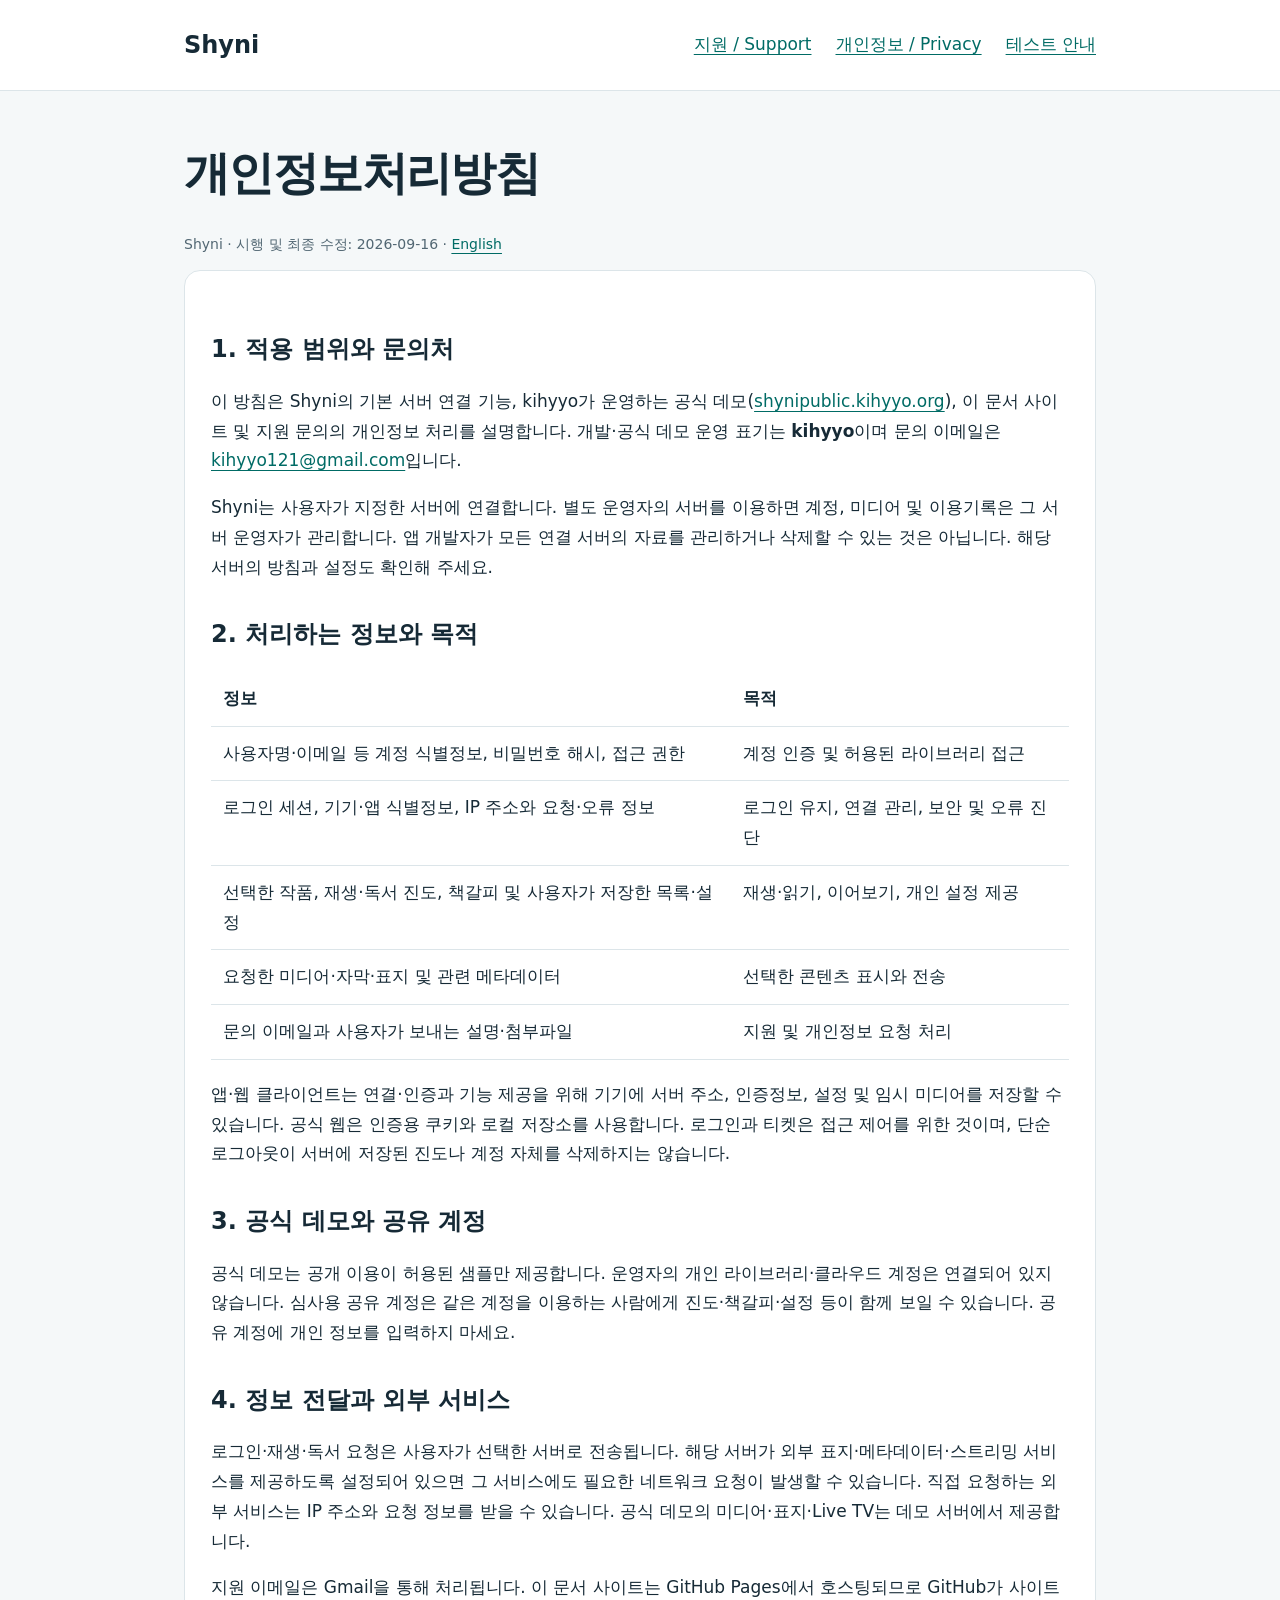
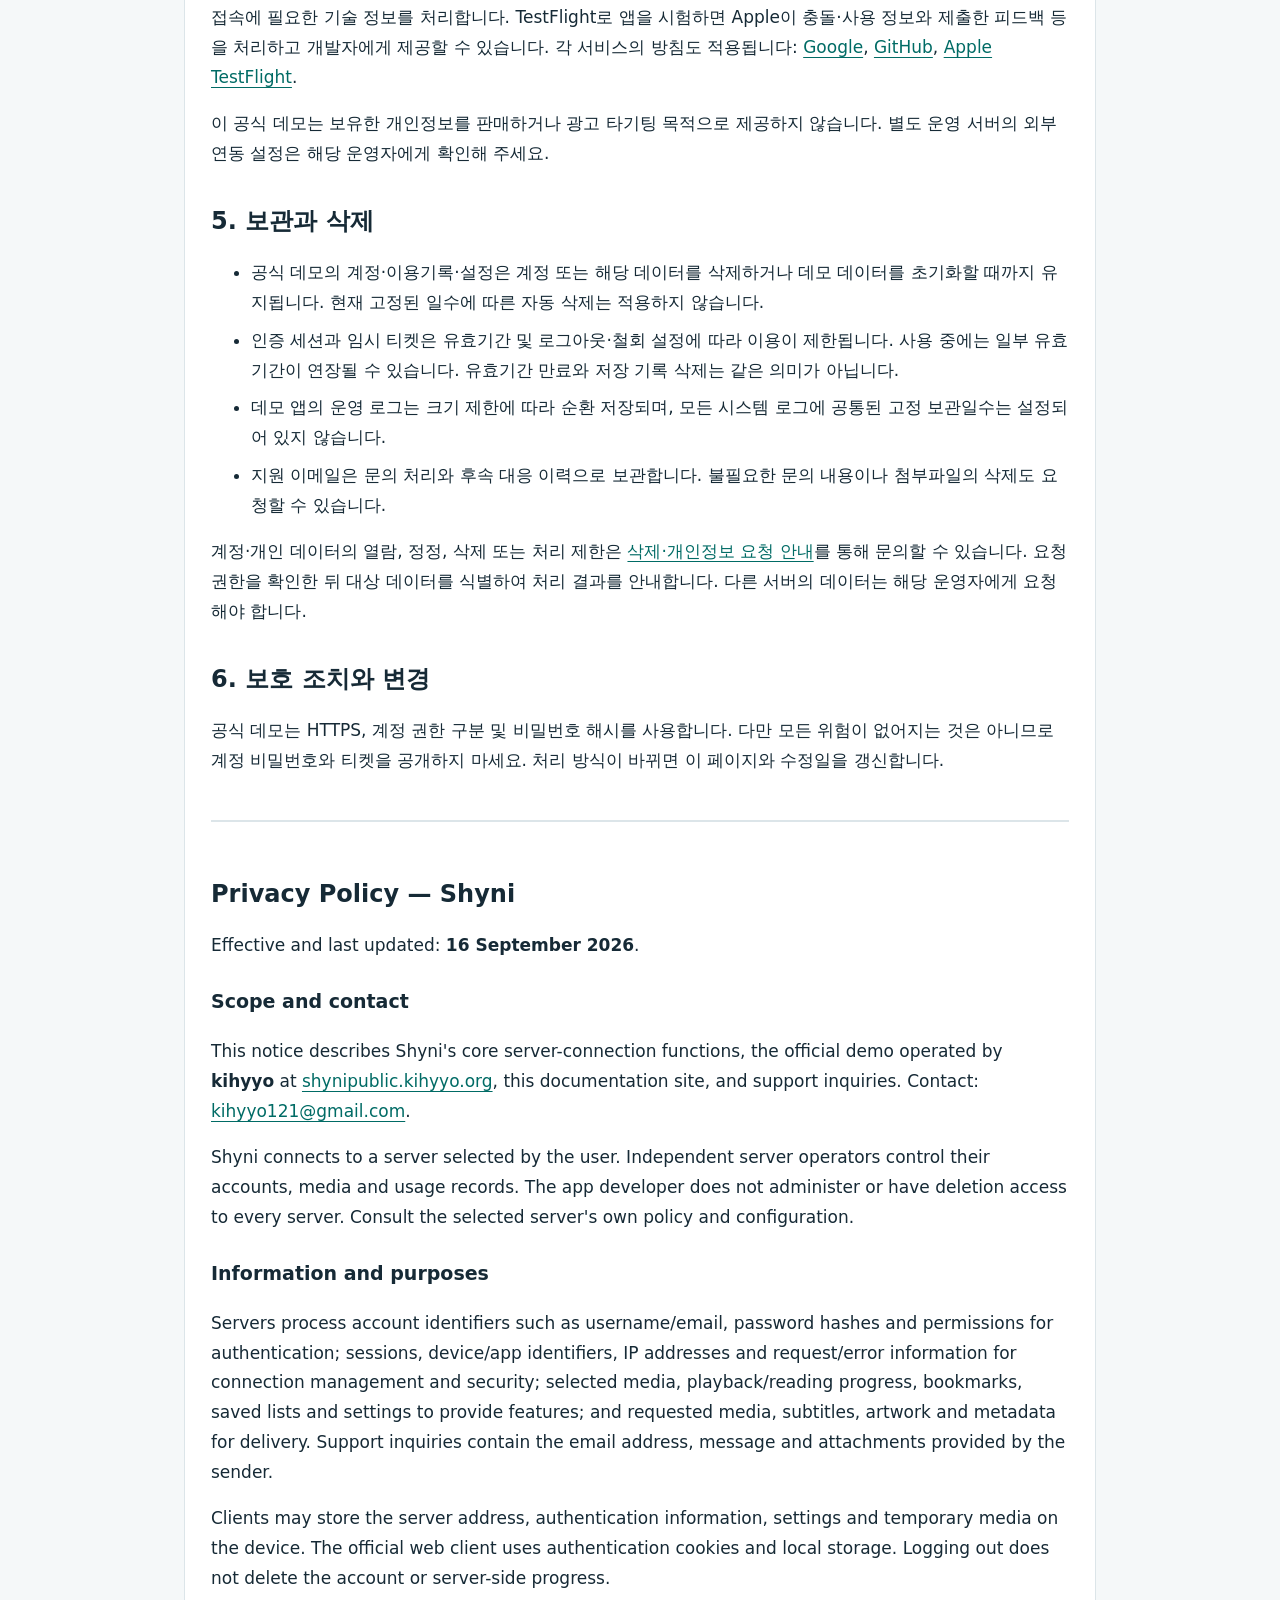
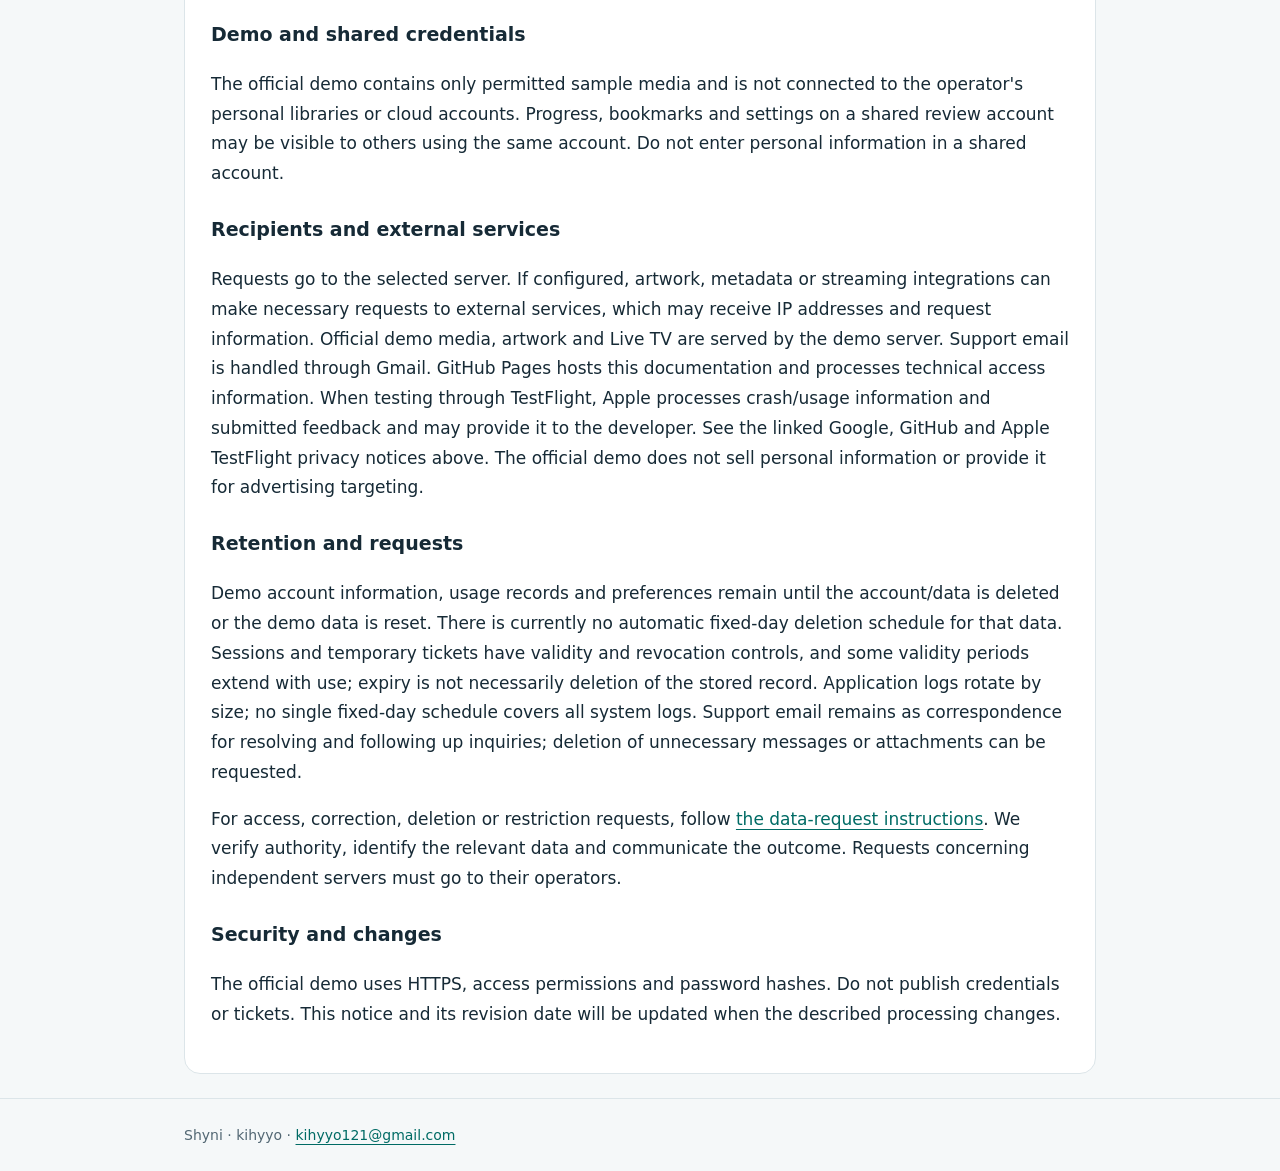
==== privacy.html @ 11f5f9e8 "Publish bilingual Shyni privacy, support and demo guides" ====
<!doctype html>
<html lang="ko"><head><meta charset="utf-8"><meta name="viewport" content="width=device-width,initial-scale=1"><title>Shyni 개인정보처리방침 / Privacy Policy</title><link rel="stylesheet" href="styles.css"></head>
<body><header><nav class="wrap" aria-label="Main navigation"><a class="brand" href="index.html">Shyni</a><a href="support.html">지원 / Support</a><a href="privacy.html" aria-current="page">개인정보 / Privacy</a><a href="review.html">테스트 안내</a></nav></header>
<main class="wrap"><h1>개인정보처리방침</h1><p class="small">Shyni · 시행 및 최종 수정: 2026-09-16 · <a href="#english">English</a></p><article>
<h2>1. 적용 범위와 문의처</h2><p>이 방침은 Shyni의 기본 서버 연결 기능, kihyyo가 운영하는 공식 데모(<a href="https://shynipublic.kihyyo.org">shynipublic.kihyyo.org</a>), 이 문서 사이트 및 지원 문의의 개인정보 처리를 설명합니다. 개발·공식 데모 운영 표기는 <strong>kihyyo</strong>이며 문의 이메일은 <a href="mailto:kihyyo121@gmail.com">kihyyo121@gmail.com</a>입니다.</p><p>Shyni는 사용자가 지정한 서버에 연결합니다. 별도 운영자의 서버를 이용하면 계정, 미디어 및 이용기록은 그 서버 운영자가 관리합니다. 앱 개발자가 모든 연결 서버의 자료를 관리하거나 삭제할 수 있는 것은 아닙니다. 해당 서버의 방침과 설정도 확인해 주세요.</p>
<h2>2. 처리하는 정보와 목적</h2><table><thead><tr><th>정보</th><th>목적</th></tr></thead><tbody><tr><td>사용자명·이메일 등 계정 식별정보, 비밀번호 해시, 접근 권한</td><td>계정 인증 및 허용된 라이브러리 접근</td></tr><tr><td>로그인 세션, 기기·앱 식별정보, IP 주소와 요청·오류 정보</td><td>로그인 유지, 연결 관리, 보안 및 오류 진단</td></tr><tr><td>선택한 작품, 재생·독서 진도, 책갈피 및 사용자가 저장한 목록·설정</td><td>재생·읽기, 이어보기, 개인 설정 제공</td></tr><tr><td>요청한 미디어·자막·표지 및 관련 메타데이터</td><td>선택한 콘텐츠 표시와 전송</td></tr><tr><td>문의 이메일과 사용자가 보내는 설명·첨부파일</td><td>지원 및 개인정보 요청 처리</td></tr></tbody></table>
<p>앱·웹 클라이언트는 연결·인증과 기능 제공을 위해 기기에 서버 주소, 인증정보, 설정 및 임시 미디어를 저장할 수 있습니다. 공식 웹은 인증용 쿠키와 로컬 저장소를 사용합니다. 로그인과 티켓은 접근 제어를 위한 것이며, 단순 로그아웃이 서버에 저장된 진도나 계정 자체를 삭제하지는 않습니다.</p>
<h2>3. 공식 데모와 공유 계정</h2><p>공식 데모는 공개 이용이 허용된 샘플만 제공합니다. 운영자의 개인 라이브러리·클라우드 계정은 연결되어 있지 않습니다. 심사용 공유 계정은 같은 계정을 이용하는 사람에게 진도·책갈피·설정 등이 함께 보일 수 있습니다. 공유 계정에 개인 정보를 입력하지 마세요.</p>
<h2>4. 정보 전달과 외부 서비스</h2><p>로그인·재생·독서 요청은 사용자가 선택한 서버로 전송됩니다. 해당 서버가 외부 표지·메타데이터·스트리밍 서비스를 제공하도록 설정되어 있으면 그 서비스에도 필요한 네트워크 요청이 발생할 수 있습니다. 직접 요청하는 외부 서비스는 IP 주소와 요청 정보를 받을 수 있습니다. 공식 데모의 미디어·표지·Live TV는 데모 서버에서 제공합니다.</p><p>지원 이메일은 Gmail을 통해 처리됩니다. 이 문서 사이트는 GitHub Pages에서 호스팅되므로 GitHub가 사이트 접속에 필요한 기술 정보를 처리합니다. TestFlight로 앱을 시험하면 Apple이 충돌·사용 정보와 제출한 피드백 등을 처리하고 개발자에게 제공할 수 있습니다. 각 서비스의 방침도 적용됩니다: <a href="https://policies.google.com/privacy">Google</a>, <a href="https://docs.github.com/en/site-policy/privacy-policies/github-general-privacy-statement">GitHub</a>, <a href="https://www.apple.com/legal/privacy/data/en/test-flight/">Apple TestFlight</a>.</p><p>이 공식 데모는 보유한 개인정보를 판매하거나 광고 타기팅 목적으로 제공하지 않습니다. 별도 운영 서버의 외부 연동 설정은 해당 운영자에게 확인해 주세요.</p>
<h2>5. 보관과 삭제</h2><ul><li>공식 데모의 계정·이용기록·설정은 계정 또는 해당 데이터를 삭제하거나 데모 데이터를 초기화할 때까지 유지됩니다. 현재 고정된 일수에 따른 자동 삭제는 적용하지 않습니다.</li><li>인증 세션과 임시 티켓은 유효기간 및 로그아웃·철회 설정에 따라 이용이 제한됩니다. 사용 중에는 일부 유효기간이 연장될 수 있습니다. 유효기간 만료와 저장 기록 삭제는 같은 의미가 아닙니다.</li><li>데모 앱의 운영 로그는 크기 제한에 따라 순환 저장되며, 모든 시스템 로그에 공통된 고정 보관일수는 설정되어 있지 않습니다.</li><li>지원 이메일은 문의 처리와 후속 대응 이력으로 보관합니다. 불필요한 문의 내용이나 첨부파일의 삭제도 요청할 수 있습니다.</li></ul><p>계정·개인 데이터의 열람, 정정, 삭제 또는 처리 제한은 <a href="deletion.html">삭제·개인정보 요청 안내</a>를 통해 문의할 수 있습니다. 요청 권한을 확인한 뒤 대상 데이터를 식별하여 처리 결과를 안내합니다. 다른 서버의 데이터는 해당 운영자에게 요청해야 합니다.</p>
<h2>6. 보호 조치와 변경</h2><p>공식 데모는 HTTPS, 계정 권한 구분 및 비밀번호 해시를 사용합니다. 다만 모든 위험이 없어지는 것은 아니므로 계정 비밀번호와 티켓을 공개하지 마세요. 처리 방식이 바뀌면 이 페이지와 수정일을 갱신합니다.</p>
<section lang="en" id="english"><h2>Privacy Policy — Shyni</h2><p>Effective and last updated: <strong>16 September 2026</strong>.</p>
<h3>Scope and contact</h3><p>This notice describes Shyni's core server-connection functions, the official demo operated by <strong>kihyyo</strong> at <a href="https://shynipublic.kihyyo.org">shynipublic.kihyyo.org</a>, this documentation site, and support inquiries. Contact: <a href="mailto:kihyyo121@gmail.com">kihyyo121@gmail.com</a>.</p><p>Shyni connects to a server selected by the user. Independent server operators control their accounts, media and usage records. The app developer does not administer or have deletion access to every server. Consult the selected server's own policy and configuration.</p>
<h3>Information and purposes</h3><p>Servers process account identifiers such as username/email, password hashes and permissions for authentication; sessions, device/app identifiers, IP addresses and request/error information for connection management and security; selected media, playback/reading progress, bookmarks, saved lists and settings to provide features; and requested media, subtitles, artwork and metadata for delivery. Support inquiries contain the email address, message and attachments provided by the sender.</p><p>Clients may store the server address, authentication information, settings and temporary media on the device. The official web client uses authentication cookies and local storage. Logging out does not delete the account or server-side progress.</p>
<h3>Demo and shared credentials</h3><p>The official demo contains only permitted sample media and is not connected to the operator's personal libraries or cloud accounts. Progress, bookmarks and settings on a shared review account may be visible to others using the same account. Do not enter personal information in a shared account.</p>
<h3>Recipients and external services</h3><p>Requests go to the selected server. If configured, artwork, metadata or streaming integrations can make necessary requests to external services, which may receive IP addresses and request information. Official demo media, artwork and Live TV are served by the demo server. Support email is handled through Gmail. GitHub Pages hosts this documentation and processes technical access information. When testing through TestFlight, Apple processes crash/usage information and submitted feedback and may provide it to the developer. See the linked Google, GitHub and Apple TestFlight privacy notices above. The official demo does not sell personal information or provide it for advertising targeting.</p>
<h3>Retention and requests</h3><p>Demo account information, usage records and preferences remain until the account/data is deleted or the demo data is reset. There is currently no automatic fixed-day deletion schedule for that data. Sessions and temporary tickets have validity and revocation controls, and some validity periods extend with use; expiry is not necessarily deletion of the stored record. Application logs rotate by size; no single fixed-day schedule covers all system logs. Support email remains as correspondence for resolving and following up inquiries; deletion of unnecessary messages or attachments can be requested.</p><p>For access, correction, deletion or restriction requests, follow <a href="deletion.html#english">the data-request instructions</a>. We verify authority, identify the relevant data and communicate the outcome. Requests concerning independent servers must go to their operators.</p>
<h3>Security and changes</h3><p>The official demo uses HTTPS, access permissions and password hashes. Do not publish credentials or tickets. This notice and its revision date will be updated when the described processing changes.</p></section></article></main><footer><div class="wrap">Shyni · kihyyo · <a href="mailto:kihyyo121@gmail.com">kihyyo121@gmail.com</a></div></footer></body></html>
---- styles.css ----
:root{color-scheme:light;--ink:#162a36;--muted:#526773;--line:#dce5e9;--accent:#006b65;--paper:#f5f8f9}*{box-sizing:border-box}body{margin:0;font:17px/1.75 system-ui,-apple-system,BlinkMacSystemFont,"Segoe UI",sans-serif;color:var(--ink);background:var(--paper)}a{color:var(--accent);text-underline-offset:4px}a:focus-visible{outline:3px solid #e9b83d;outline-offset:4px}header{border-bottom:1px solid var(--line);background:white}.wrap{max-width:960px;margin:auto;padding:24px}nav{display:flex;flex-wrap:wrap;align-items:center;gap:12px 24px}nav .brand{font-size:24px;font-weight:800;text-decoration:none;margin-right:auto;color:var(--ink)}main{padding:42px 0 64px}h1{font-size:clamp(30px,5vw,46px);line-height:1.2;letter-spacing:-.035em}h2{font-size:24px;margin-top:36px;line-height:1.4}h3{font-size:19px;margin-top:24px}p,ul,ol{margin-top:12px}.lead{font-size:20px;color:var(--muted)}.eyebrow{font-size:12px;letter-spacing:.15em;font-weight:750;color:var(--accent)}.cards{display:grid;grid-template-columns:repeat(auto-fit,minmax(220px,1fr));gap:18px;margin-top:32px}.card,article{background:white;border:1px solid var(--line);border-radius:16px;padding:26px}.card h2{margin-top:0}.notice{padding:18px 22px;border-left:4px solid var(--accent);background:#eaf5f2;border-radius:4px;margin:24px 0}.small,footer{font-size:14px;color:var(--muted)}footer{border-top:1px solid var(--line)}code{overflow-wrap:anywhere;font-size:.9em}table{border-collapse:collapse;width:100%;margin:20px 0}td,th{text-align:left;vertical-align:top;padding:12px;border-bottom:1px solid var(--line)}th{font-weight:700}section[lang=en]{border-top:2px solid var(--line);margin-top:44px;padding-top:20px}li{margin:8px 0}.button{display:inline-block;padding:10px 18px;border-radius:8px;background:var(--accent);color:white;font-weight:650;text-decoration:none}.break{overflow-wrap:anywhere}@media(max-width:600px){.wrap{padding:18px}article{padding:20px}nav{gap:8px 16px;font-size:14px}td,th{padding:8px;font-size:14px}}@media print{nav,.button{display:none}body{background:white}article{border:0;padding:0}a{color:inherit}}
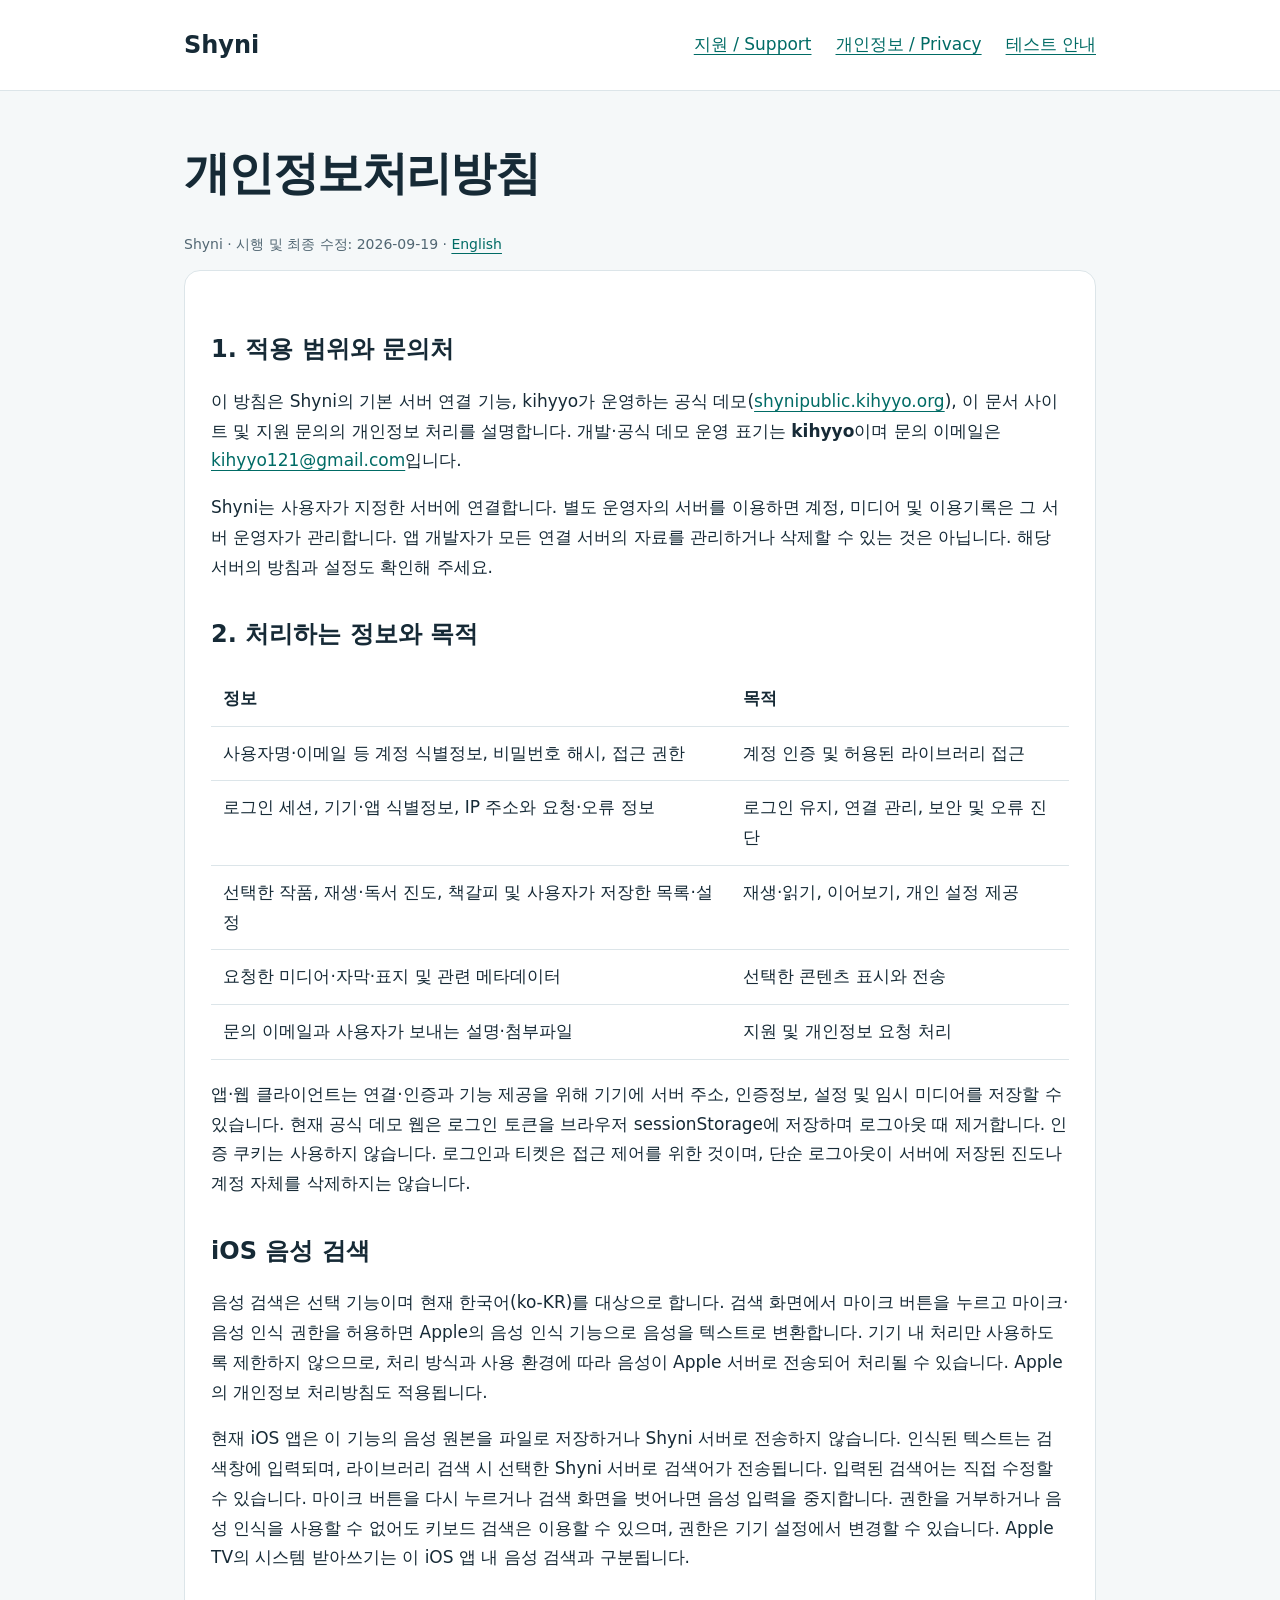
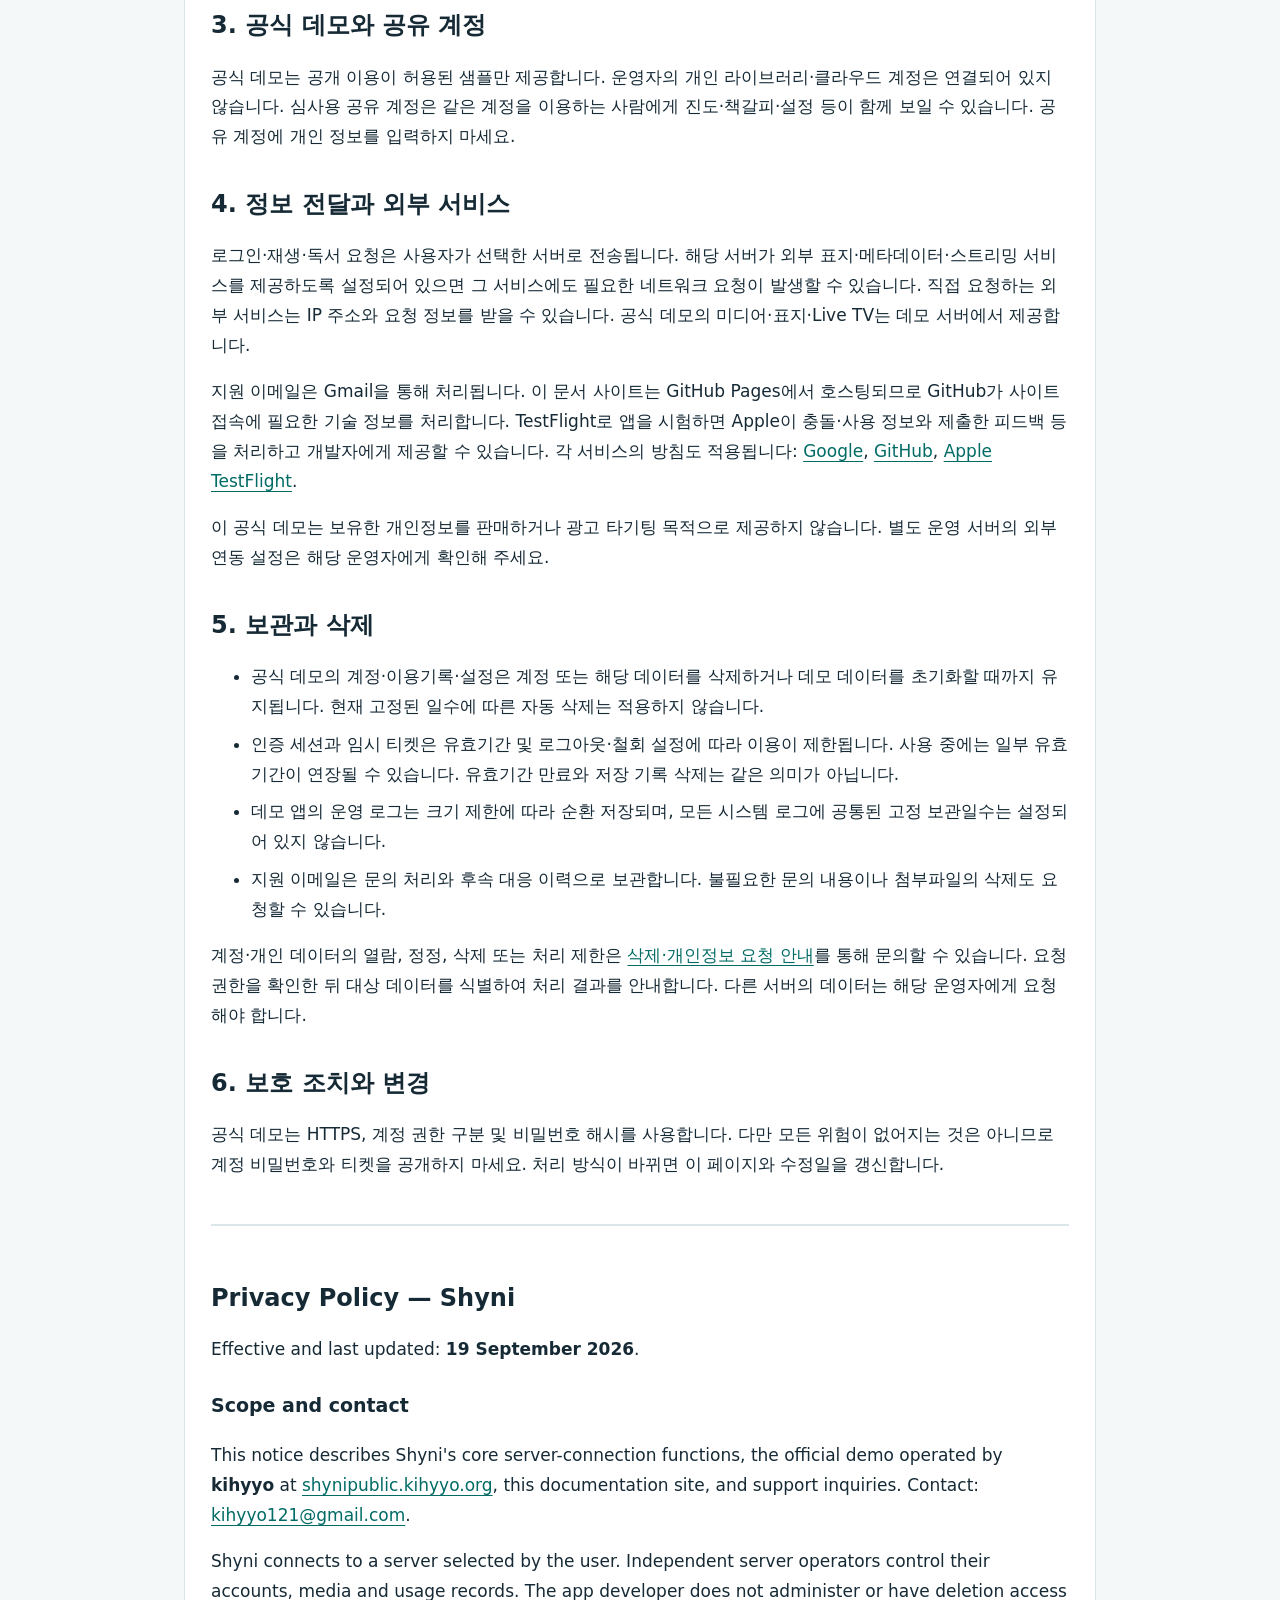
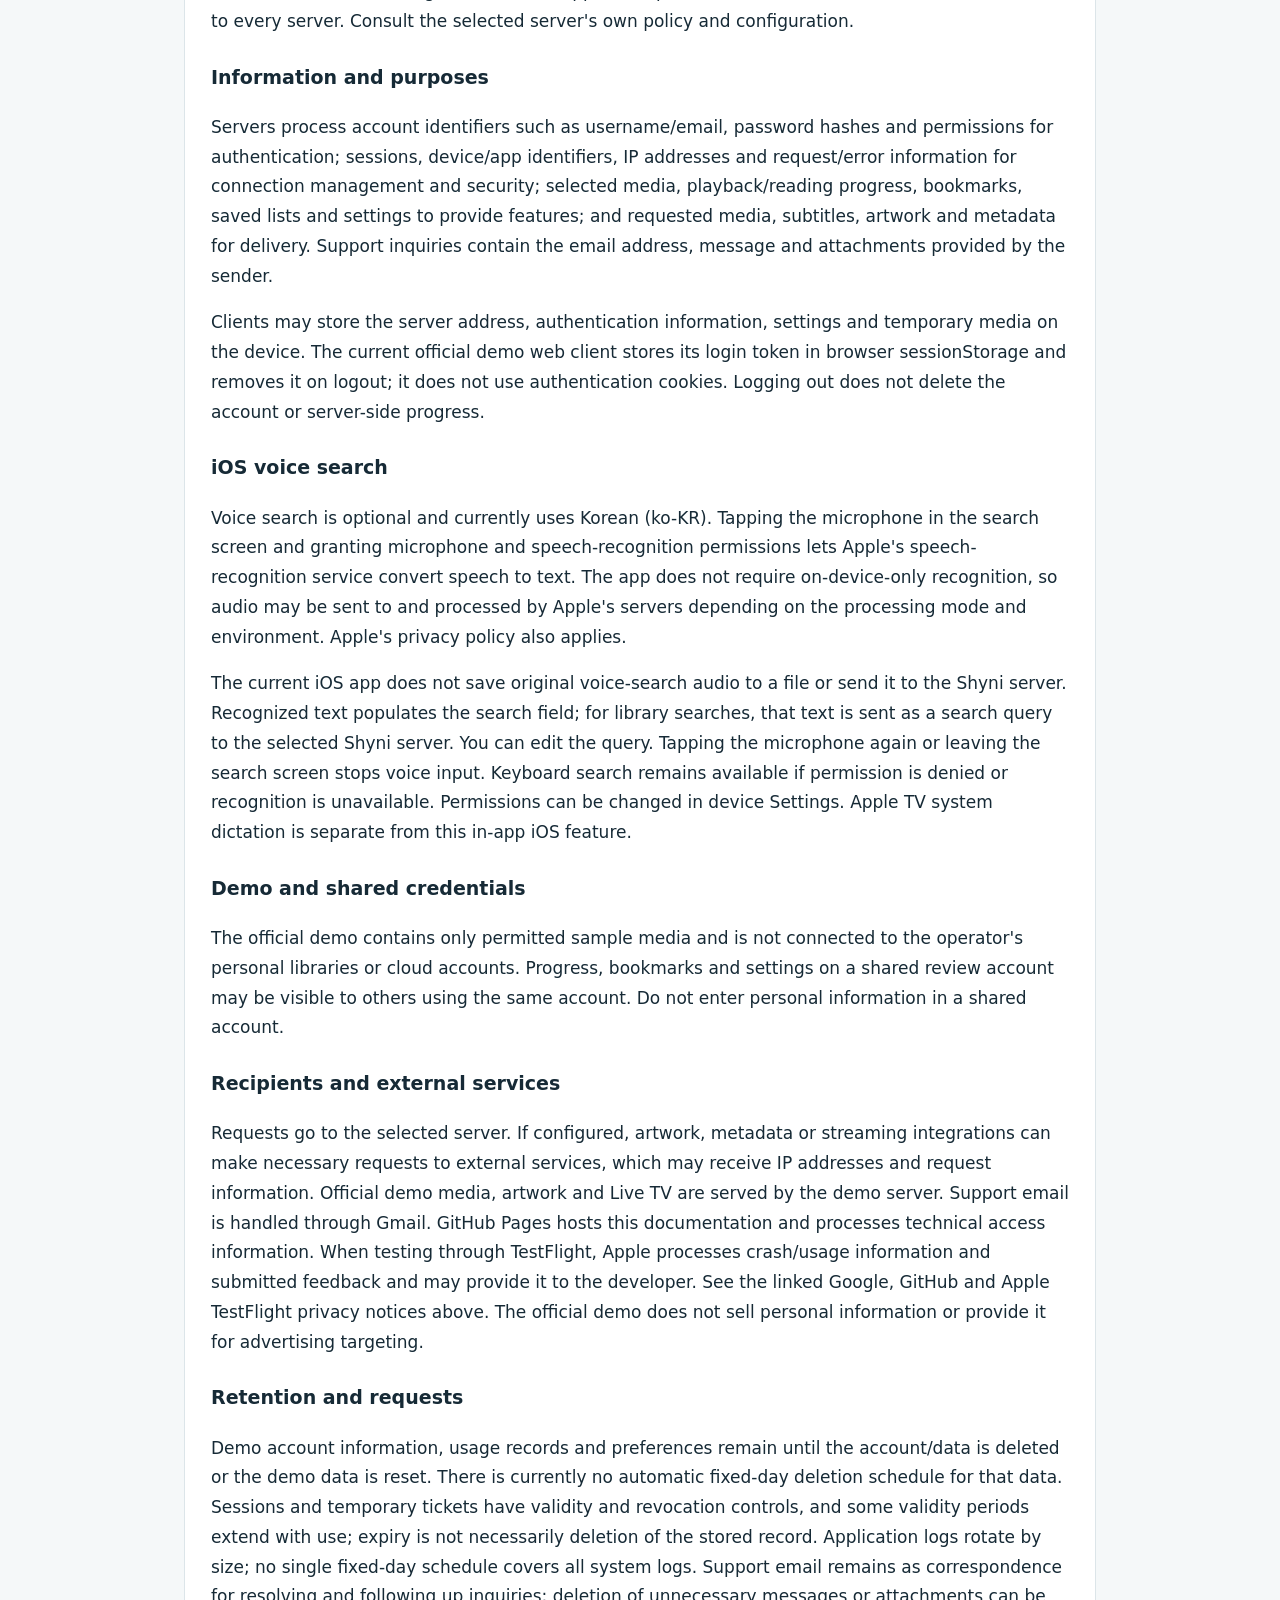
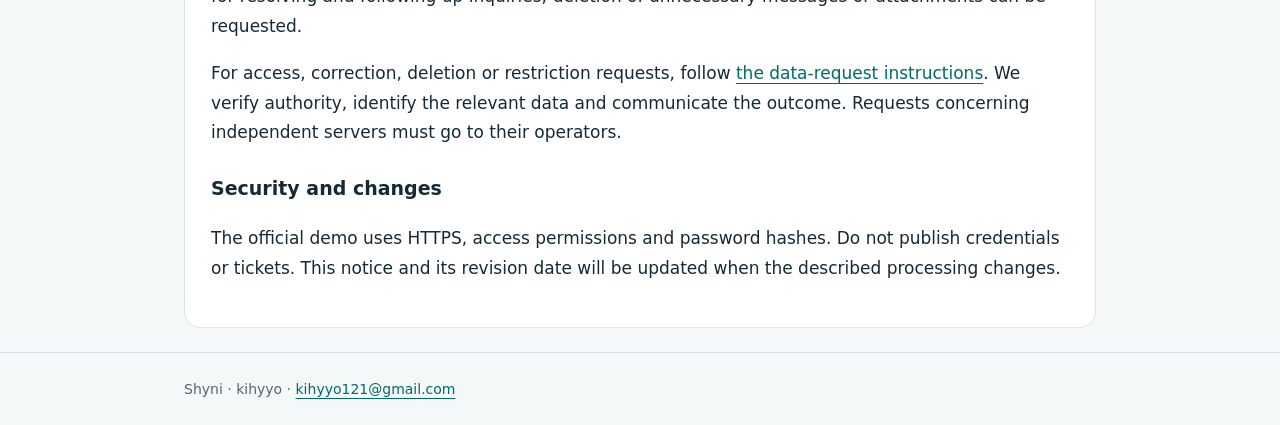
==== commit af7a8719: "Clarify iOS voice search privacy and test instructions" ====
--- a/privacy.html
+++ b/privacy.html
@@ -1,17 +1,19 @@
 <!doctype html>
 <html lang="ko"><head><meta charset="utf-8"><meta name="viewport" content="width=device-width,initial-scale=1"><title>Shyni 개인정보처리방침 / Privacy Policy</title><link rel="stylesheet" href="styles.css"></head>
 <body><header><nav class="wrap" aria-label="Main navigation"><a class="brand" href="index.html">Shyni</a><a href="support.html">지원 / Support</a><a href="privacy.html" aria-current="page">개인정보 / Privacy</a><a href="review.html">테스트 안내</a></nav></header>
-<main class="wrap"><h1>개인정보처리방침</h1><p class="small">Shyni · 시행 및 최종 수정: 2026-09-16 · <a href="#english">English</a></p><article>
+<main class="wrap"><h1>개인정보처리방침</h1><p class="small">Shyni · 시행 및 최종 수정: 2026-09-19 · <a href="#english">English</a></p><article>
 <h2>1. 적용 범위와 문의처</h2><p>이 방침은 Shyni의 기본 서버 연결 기능, kihyyo가 운영하는 공식 데모(<a href="https://shynipublic.kihyyo.org">shynipublic.kihyyo.org</a>), 이 문서 사이트 및 지원 문의의 개인정보 처리를 설명합니다. 개발·공식 데모 운영 표기는 <strong>kihyyo</strong>이며 문의 이메일은 <a href="mailto:kihyyo121@gmail.com">kihyyo121@gmail.com</a>입니다.</p><p>Shyni는 사용자가 지정한 서버에 연결합니다. 별도 운영자의 서버를 이용하면 계정, 미디어 및 이용기록은 그 서버 운영자가 관리합니다. 앱 개발자가 모든 연결 서버의 자료를 관리하거나 삭제할 수 있는 것은 아닙니다. 해당 서버의 방침과 설정도 확인해 주세요.</p>
 <h2>2. 처리하는 정보와 목적</h2><table><thead><tr><th>정보</th><th>목적</th></tr></thead><tbody><tr><td>사용자명·이메일 등 계정 식별정보, 비밀번호 해시, 접근 권한</td><td>계정 인증 및 허용된 라이브러리 접근</td></tr><tr><td>로그인 세션, 기기·앱 식별정보, IP 주소와 요청·오류 정보</td><td>로그인 유지, 연결 관리, 보안 및 오류 진단</td></tr><tr><td>선택한 작품, 재생·독서 진도, 책갈피 및 사용자가 저장한 목록·설정</td><td>재생·읽기, 이어보기, 개인 설정 제공</td></tr><tr><td>요청한 미디어·자막·표지 및 관련 메타데이터</td><td>선택한 콘텐츠 표시와 전송</td></tr><tr><td>문의 이메일과 사용자가 보내는 설명·첨부파일</td><td>지원 및 개인정보 요청 처리</td></tr></tbody></table>
-<p>앱·웹 클라이언트는 연결·인증과 기능 제공을 위해 기기에 서버 주소, 인증정보, 설정 및 임시 미디어를 저장할 수 있습니다. 공식 웹은 인증용 쿠키와 로컬 저장소를 사용합니다. 로그인과 티켓은 접근 제어를 위한 것이며, 단순 로그아웃이 서버에 저장된 진도나 계정 자체를 삭제하지는 않습니다.</p>
+<p>앱·웹 클라이언트는 연결·인증과 기능 제공을 위해 기기에 서버 주소, 인증정보, 설정 및 임시 미디어를 저장할 수 있습니다. 현재 공식 데모 웹은 로그인 토큰을 브라우저 sessionStorage에 저장하며 로그아웃 때 제거합니다. 인증 쿠키는 사용하지 않습니다. 로그인과 티켓은 접근 제어를 위한 것이며, 단순 로그아웃이 서버에 저장된 진도나 계정 자체를 삭제하지는 않습니다.</p>
+<h2 id="voice-search">iOS 음성 검색</h2><p>음성 검색은 선택 기능이며 현재 한국어(ko-KR)를 대상으로 합니다. 검색 화면에서 마이크 버튼을 누르고 마이크·음성 인식 권한을 허용하면 Apple의 음성 인식 기능으로 음성을 텍스트로 변환합니다. 기기 내 처리만 사용하도록 제한하지 않으므로, 처리 방식과 사용 환경에 따라 음성이 Apple 서버로 전송되어 처리될 수 있습니다. Apple의 개인정보 처리방침도 적용됩니다.</p><p>현재 iOS 앱은 이 기능의 음성 원본을 파일로 저장하거나 Shyni 서버로 전송하지 않습니다. 인식된 텍스트는 검색창에 입력되며, 라이브러리 검색 시 선택한 Shyni 서버로 검색어가 전송됩니다. 입력된 검색어는 직접 수정할 수 있습니다. 마이크 버튼을 다시 누르거나 검색 화면을 벗어나면 음성 입력을 중지합니다. 권한을 거부하거나 음성 인식을 사용할 수 없어도 키보드 검색은 이용할 수 있으며, 권한은 기기 설정에서 변경할 수 있습니다. Apple TV의 시스템 받아쓰기는 이 iOS 앱 내 음성 검색과 구분됩니다.</p>
 <h2>3. 공식 데모와 공유 계정</h2><p>공식 데모는 공개 이용이 허용된 샘플만 제공합니다. 운영자의 개인 라이브러리·클라우드 계정은 연결되어 있지 않습니다. 심사용 공유 계정은 같은 계정을 이용하는 사람에게 진도·책갈피·설정 등이 함께 보일 수 있습니다. 공유 계정에 개인 정보를 입력하지 마세요.</p>
 <h2>4. 정보 전달과 외부 서비스</h2><p>로그인·재생·독서 요청은 사용자가 선택한 서버로 전송됩니다. 해당 서버가 외부 표지·메타데이터·스트리밍 서비스를 제공하도록 설정되어 있으면 그 서비스에도 필요한 네트워크 요청이 발생할 수 있습니다. 직접 요청하는 외부 서비스는 IP 주소와 요청 정보를 받을 수 있습니다. 공식 데모의 미디어·표지·Live TV는 데모 서버에서 제공합니다.</p><p>지원 이메일은 Gmail을 통해 처리됩니다. 이 문서 사이트는 GitHub Pages에서 호스팅되므로 GitHub가 사이트 접속에 필요한 기술 정보를 처리합니다. TestFlight로 앱을 시험하면 Apple이 충돌·사용 정보와 제출한 피드백 등을 처리하고 개발자에게 제공할 수 있습니다. 각 서비스의 방침도 적용됩니다: <a href="https://policies.google.com/privacy">Google</a>, <a href="https://docs.github.com/en/site-policy/privacy-policies/github-general-privacy-statement">GitHub</a>, <a href="https://www.apple.com/legal/privacy/data/en/test-flight/">Apple TestFlight</a>.</p><p>이 공식 데모는 보유한 개인정보를 판매하거나 광고 타기팅 목적으로 제공하지 않습니다. 별도 운영 서버의 외부 연동 설정은 해당 운영자에게 확인해 주세요.</p>
 <h2>5. 보관과 삭제</h2><ul><li>공식 데모의 계정·이용기록·설정은 계정 또는 해당 데이터를 삭제하거나 데모 데이터를 초기화할 때까지 유지됩니다. 현재 고정된 일수에 따른 자동 삭제는 적용하지 않습니다.</li><li>인증 세션과 임시 티켓은 유효기간 및 로그아웃·철회 설정에 따라 이용이 제한됩니다. 사용 중에는 일부 유효기간이 연장될 수 있습니다. 유효기간 만료와 저장 기록 삭제는 같은 의미가 아닙니다.</li><li>데모 앱의 운영 로그는 크기 제한에 따라 순환 저장되며, 모든 시스템 로그에 공통된 고정 보관일수는 설정되어 있지 않습니다.</li><li>지원 이메일은 문의 처리와 후속 대응 이력으로 보관합니다. 불필요한 문의 내용이나 첨부파일의 삭제도 요청할 수 있습니다.</li></ul><p>계정·개인 데이터의 열람, 정정, 삭제 또는 처리 제한은 <a href="deletion.html">삭제·개인정보 요청 안내</a>를 통해 문의할 수 있습니다. 요청 권한을 확인한 뒤 대상 데이터를 식별하여 처리 결과를 안내합니다. 다른 서버의 데이터는 해당 운영자에게 요청해야 합니다.</p>
 <h2>6. 보호 조치와 변경</h2><p>공식 데모는 HTTPS, 계정 권한 구분 및 비밀번호 해시를 사용합니다. 다만 모든 위험이 없어지는 것은 아니므로 계정 비밀번호와 티켓을 공개하지 마세요. 처리 방식이 바뀌면 이 페이지와 수정일을 갱신합니다.</p>
-<section lang="en" id="english"><h2>Privacy Policy — Shyni</h2><p>Effective and last updated: <strong>16 September 2026</strong>.</p>
+<section lang="en" id="english"><h2>Privacy Policy — Shyni</h2><p>Effective and last updated: <strong>19 September 2026</strong>.</p>
 <h3>Scope and contact</h3><p>This notice describes Shyni's core server-connection functions, the official demo operated by <strong>kihyyo</strong> at <a href="https://shynipublic.kihyyo.org">shynipublic.kihyyo.org</a>, this documentation site, and support inquiries. Contact: <a href="mailto:kihyyo121@gmail.com">kihyyo121@gmail.com</a>.</p><p>Shyni connects to a server selected by the user. Independent server operators control their accounts, media and usage records. The app developer does not administer or have deletion access to every server. Consult the selected server's own policy and configuration.</p>
-<h3>Information and purposes</h3><p>Servers process account identifiers such as username/email, password hashes and permissions for authentication; sessions, device/app identifiers, IP addresses and request/error information for connection management and security; selected media, playback/reading progress, bookmarks, saved lists and settings to provide features; and requested media, subtitles, artwork and metadata for delivery. Support inquiries contain the email address, message and attachments provided by the sender.</p><p>Clients may store the server address, authentication information, settings and temporary media on the device. The official web client uses authentication cookies and local storage. Logging out does not delete the account or server-side progress.</p>
+<h3>Information and purposes</h3><p>Servers process account identifiers such as username/email, password hashes and permissions for authentication; sessions, device/app identifiers, IP addresses and request/error information for connection management and security; selected media, playback/reading progress, bookmarks, saved lists and settings to provide features; and requested media, subtitles, artwork and metadata for delivery. Support inquiries contain the email address, message and attachments provided by the sender.</p><p>Clients may store the server address, authentication information, settings and temporary media on the device. The current official demo web client stores its login token in browser sessionStorage and removes it on logout; it does not use authentication cookies. Logging out does not delete the account or server-side progress.</p>
+<h3 id="voice-search-en">iOS voice search</h3><p>Voice search is optional and currently uses Korean (ko-KR). Tapping the microphone in the search screen and granting microphone and speech-recognition permissions lets Apple's speech-recognition service convert speech to text. The app does not require on-device-only recognition, so audio may be sent to and processed by Apple's servers depending on the processing mode and environment. Apple's privacy policy also applies.</p><p>The current iOS app does not save original voice-search audio to a file or send it to the Shyni server. Recognized text populates the search field; for library searches, that text is sent as a search query to the selected Shyni server. You can edit the query. Tapping the microphone again or leaving the search screen stops voice input. Keyboard search remains available if permission is denied or recognition is unavailable. Permissions can be changed in device Settings. Apple TV system dictation is separate from this in-app iOS feature.</p>
 <h3>Demo and shared credentials</h3><p>The official demo contains only permitted sample media and is not connected to the operator's personal libraries or cloud accounts. Progress, bookmarks and settings on a shared review account may be visible to others using the same account. Do not enter personal information in a shared account.</p>
 <h3>Recipients and external services</h3><p>Requests go to the selected server. If configured, artwork, metadata or streaming integrations can make necessary requests to external services, which may receive IP addresses and request information. Official demo media, artwork and Live TV are served by the demo server. Support email is handled through Gmail. GitHub Pages hosts this documentation and processes technical access information. When testing through TestFlight, Apple processes crash/usage information and submitted feedback and may provide it to the developer. See the linked Google, GitHub and Apple TestFlight privacy notices above. The official demo does not sell personal information or provide it for advertising targeting.</p>
 <h3>Retention and requests</h3><p>Demo account information, usage records and preferences remain until the account/data is deleted or the demo data is reset. There is currently no automatic fixed-day deletion schedule for that data. Sessions and temporary tickets have validity and revocation controls, and some validity periods extend with use; expiry is not necessarily deletion of the stored record. Application logs rotate by size; no single fixed-day schedule covers all system logs. Support email remains as correspondence for resolving and following up inquiries; deletion of unnecessary messages or attachments can be requested.</p><p>For access, correction, deletion or restriction requests, follow <a href="deletion.html#english">the data-request instructions</a>. We verify authority, identify the relevant data and communicate the outcome. Requests concerning independent servers must go to their operators.</p>
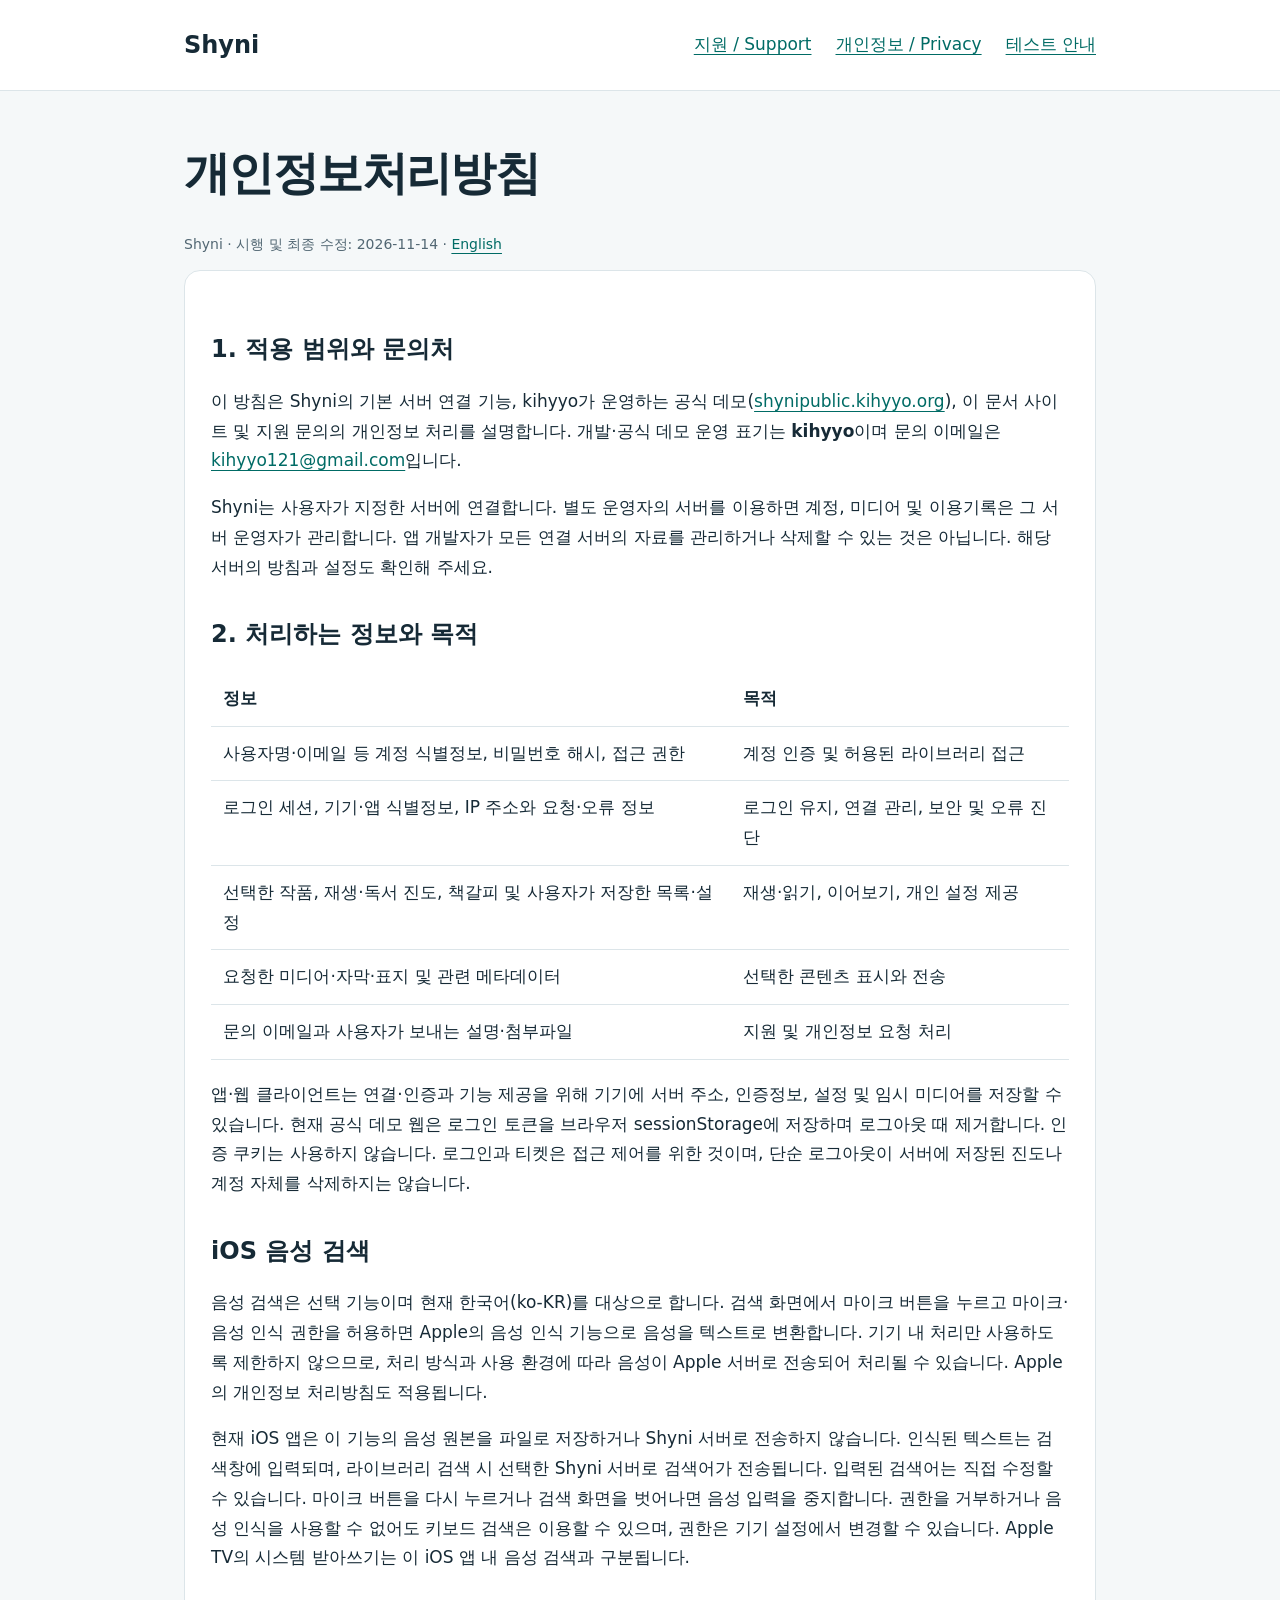
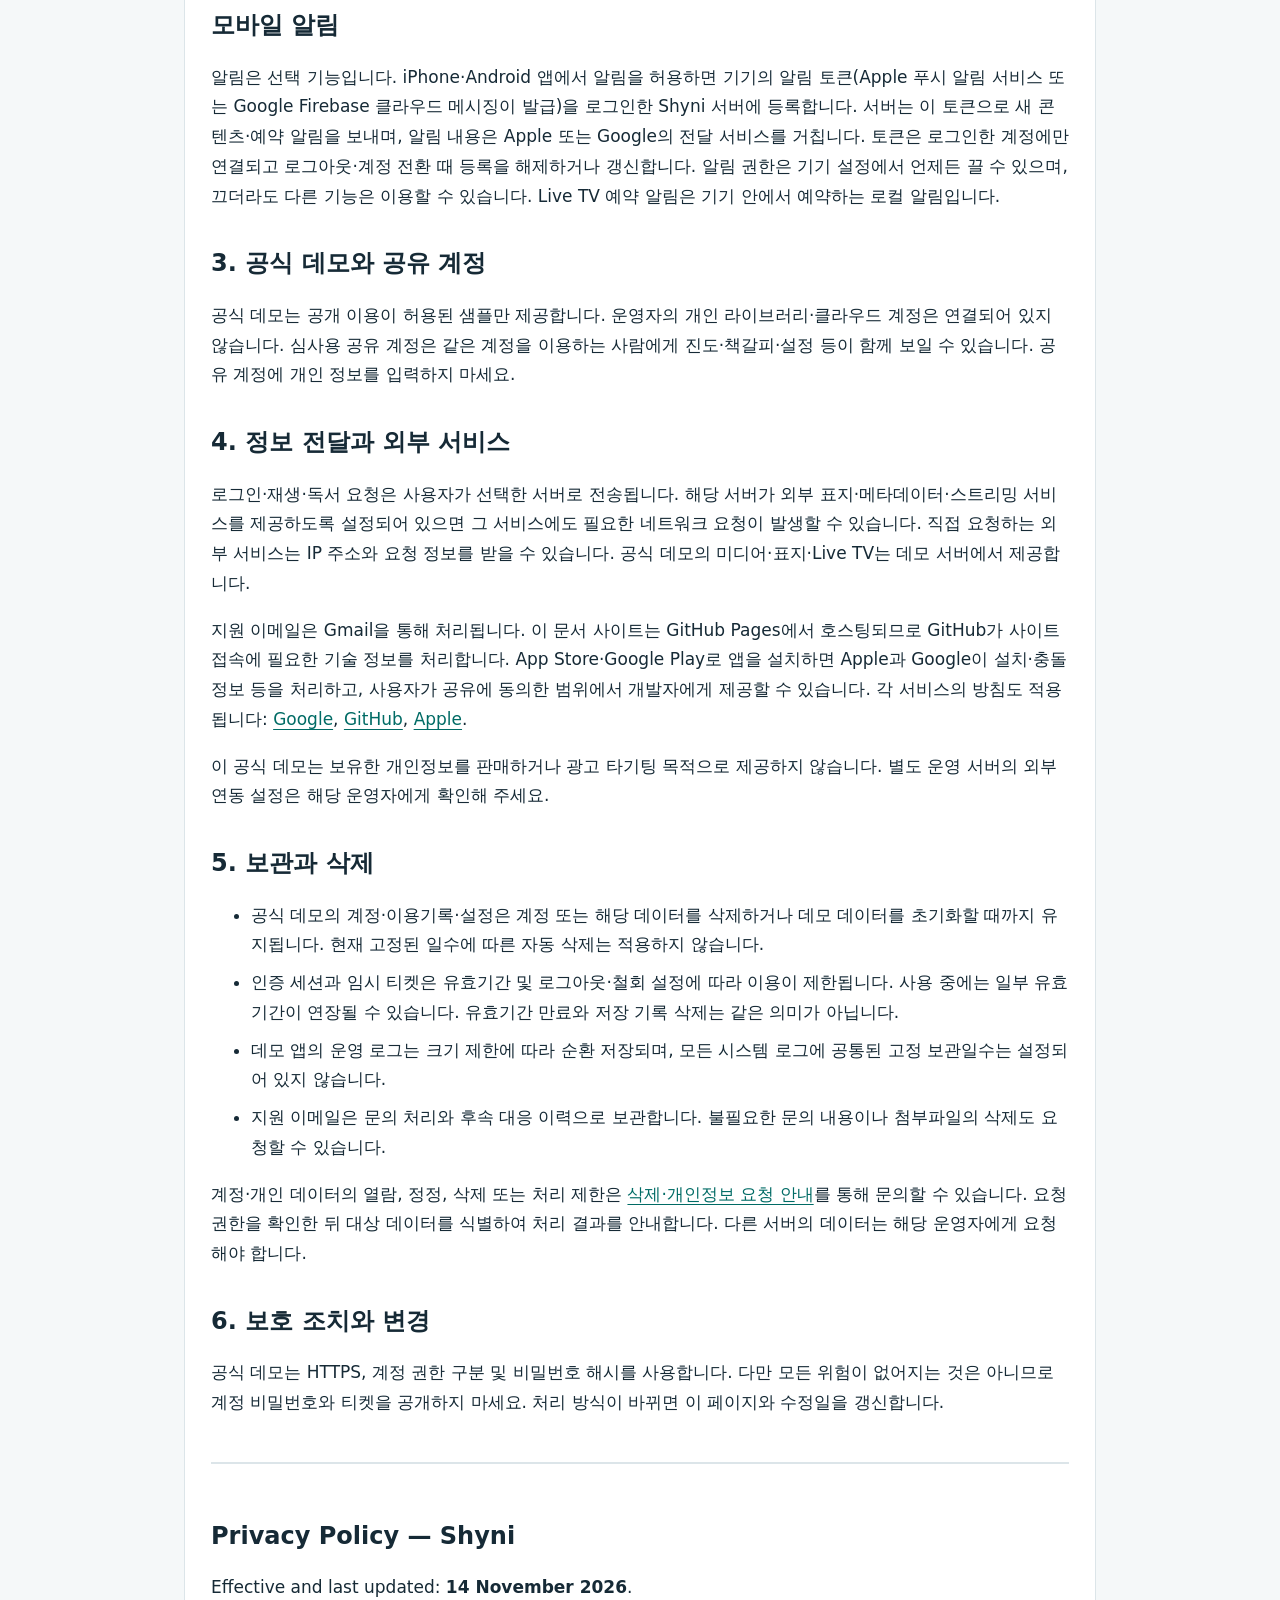
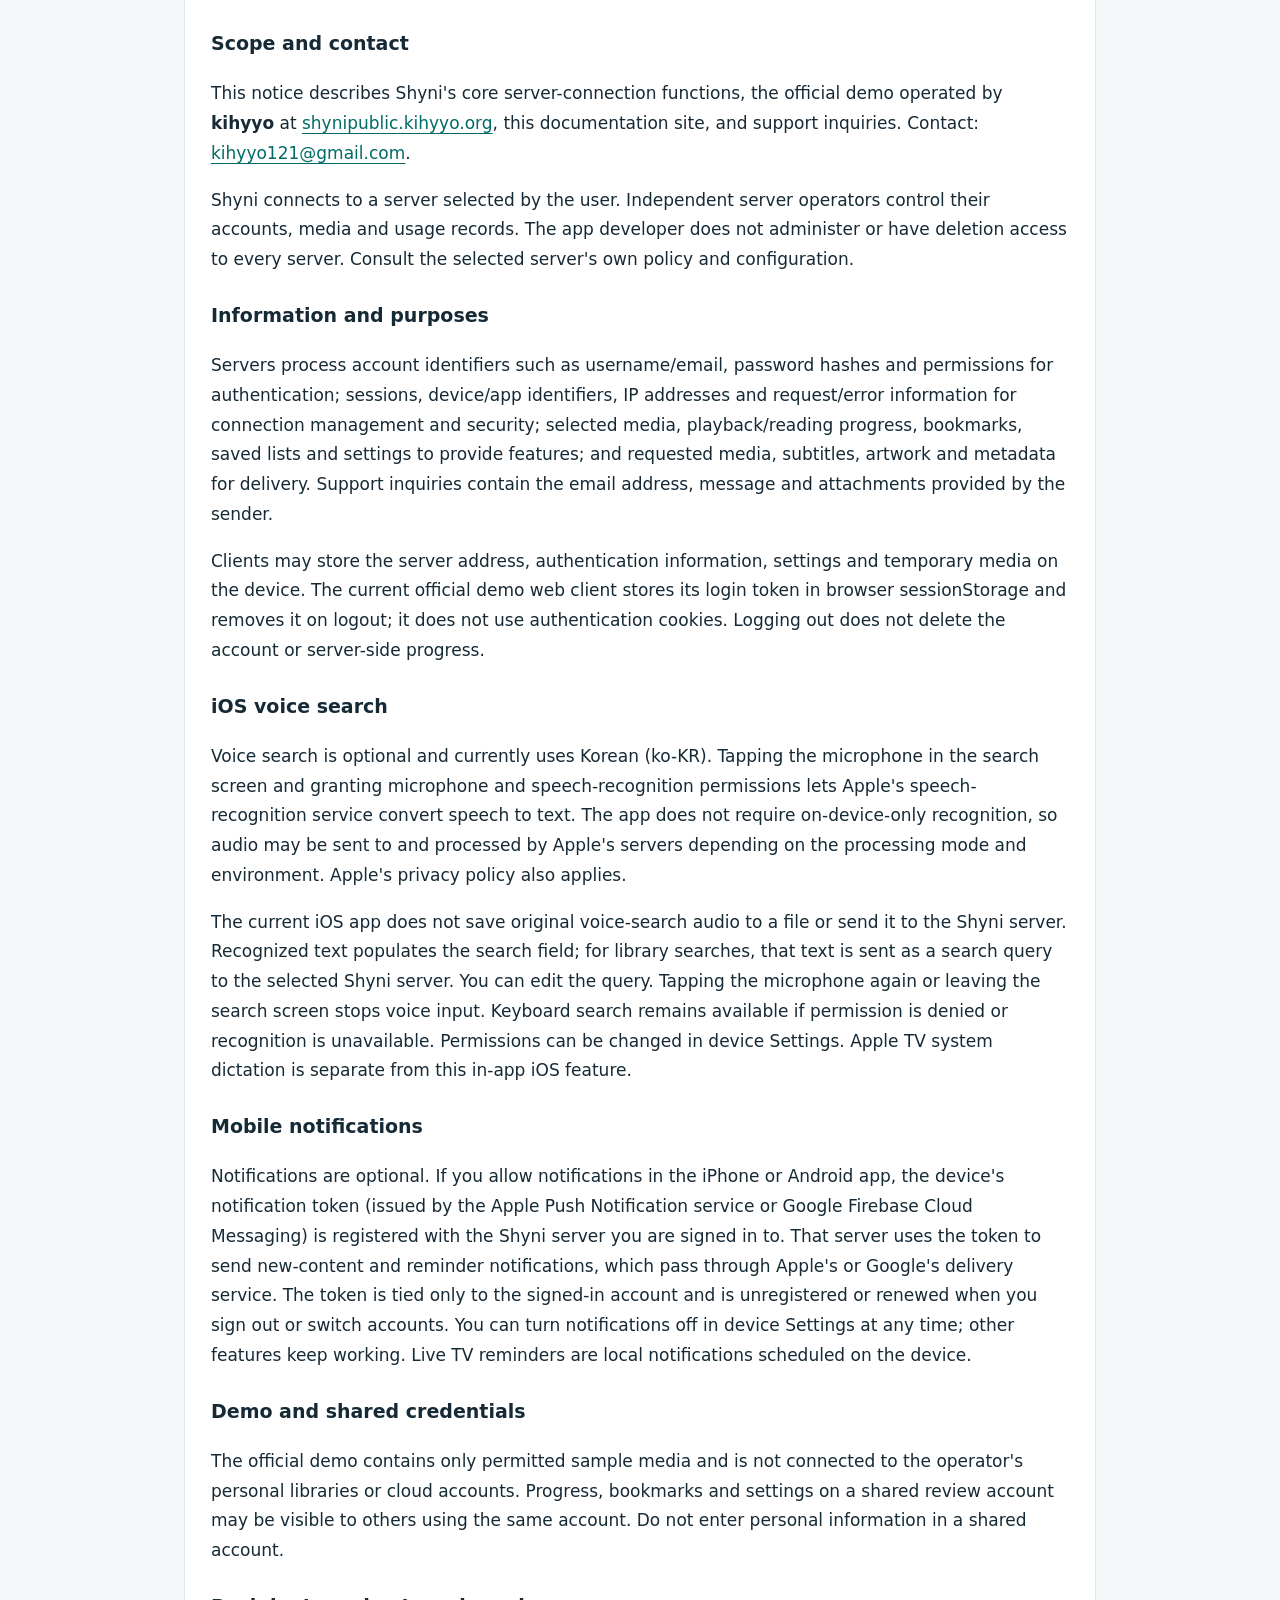
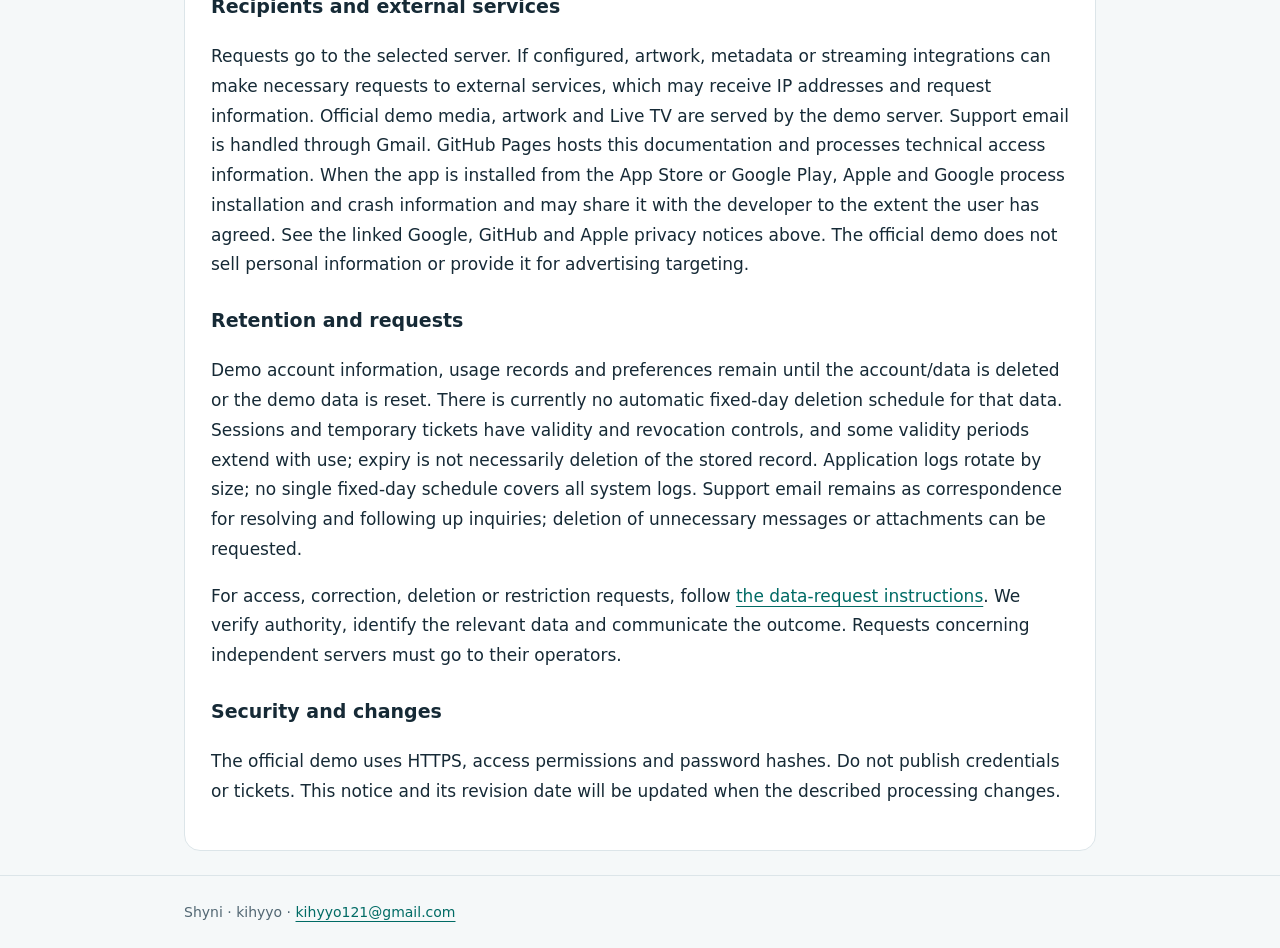
==== commit 93736b07: "Add mobile notification privacy notes and store install guidance - privacy: document APNs/FCM notifi" ====
--- a/privacy.html
+++ b/privacy.html
@@ -1,20 +1,24 @@
 <!doctype html>
 <html lang="ko"><head><meta charset="utf-8"><meta name="viewport" content="width=device-width,initial-scale=1"><title>Shyni 개인정보처리방침 / Privacy Policy</title><link rel="stylesheet" href="styles.css"></head>
 <body><header><nav class="wrap" aria-label="Main navigation"><a class="brand" href="index.html">Shyni</a><a href="support.html">지원 / Support</a><a href="privacy.html" aria-current="page">개인정보 / Privacy</a><a href="review.html">테스트 안내</a></nav></header>
-<main class="wrap"><h1>개인정보처리방침</h1><p class="small">Shyni · 시행 및 최종 수정: 2026-09-19 · <a href="#english">English</a></p><article>
+<main class="wrap"><h1>개인정보처리방침</h1><p class="small">Shyni · 시행 및 최종 수정: 2026-11-14 · <a href="#english">English</a></p><article>
 <h2>1. 적용 범위와 문의처</h2><p>이 방침은 Shyni의 기본 서버 연결 기능, kihyyo가 운영하는 공식 데모(<a href="https://shynipublic.kihyyo.org">shynipublic.kihyyo.org</a>), 이 문서 사이트 및 지원 문의의 개인정보 처리를 설명합니다. 개발·공식 데모 운영 표기는 <strong>kihyyo</strong>이며 문의 이메일은 <a href="mailto:kihyyo121@gmail.com">kihyyo121@gmail.com</a>입니다.</p><p>Shyni는 사용자가 지정한 서버에 연결합니다. 별도 운영자의 서버를 이용하면 계정, 미디어 및 이용기록은 그 서버 운영자가 관리합니다. 앱 개발자가 모든 연결 서버의 자료를 관리하거나 삭제할 수 있는 것은 아닙니다. 해당 서버의 방침과 설정도 확인해 주세요.</p>
 <h2>2. 처리하는 정보와 목적</h2><table><thead><tr><th>정보</th><th>목적</th></tr></thead><tbody><tr><td>사용자명·이메일 등 계정 식별정보, 비밀번호 해시, 접근 권한</td><td>계정 인증 및 허용된 라이브러리 접근</td></tr><tr><td>로그인 세션, 기기·앱 식별정보, IP 주소와 요청·오류 정보</td><td>로그인 유지, 연결 관리, 보안 및 오류 진단</td></tr><tr><td>선택한 작품, 재생·독서 진도, 책갈피 및 사용자가 저장한 목록·설정</td><td>재생·읽기, 이어보기, 개인 설정 제공</td></tr><tr><td>요청한 미디어·자막·표지 및 관련 메타데이터</td><td>선택한 콘텐츠 표시와 전송</td></tr><tr><td>문의 이메일과 사용자가 보내는 설명·첨부파일</td><td>지원 및 개인정보 요청 처리</td></tr></tbody></table>
 <p>앱·웹 클라이언트는 연결·인증과 기능 제공을 위해 기기에 서버 주소, 인증정보, 설정 및 임시 미디어를 저장할 수 있습니다. 현재 공식 데모 웹은 로그인 토큰을 브라우저 sessionStorage에 저장하며 로그아웃 때 제거합니다. 인증 쿠키는 사용하지 않습니다. 로그인과 티켓은 접근 제어를 위한 것이며, 단순 로그아웃이 서버에 저장된 진도나 계정 자체를 삭제하지는 않습니다.</p>
 <h2 id="voice-search">iOS 음성 검색</h2><p>음성 검색은 선택 기능이며 현재 한국어(ko-KR)를 대상으로 합니다. 검색 화면에서 마이크 버튼을 누르고 마이크·음성 인식 권한을 허용하면 Apple의 음성 인식 기능으로 음성을 텍스트로 변환합니다. 기기 내 처리만 사용하도록 제한하지 않으므로, 처리 방식과 사용 환경에 따라 음성이 Apple 서버로 전송되어 처리될 수 있습니다. Apple의 개인정보 처리방침도 적용됩니다.</p><p>현재 iOS 앱은 이 기능의 음성 원본을 파일로 저장하거나 Shyni 서버로 전송하지 않습니다. 인식된 텍스트는 검색창에 입력되며, 라이브러리 검색 시 선택한 Shyni 서버로 검색어가 전송됩니다. 입력된 검색어는 직접 수정할 수 있습니다. 마이크 버튼을 다시 누르거나 검색 화면을 벗어나면 음성 입력을 중지합니다. 권한을 거부하거나 음성 인식을 사용할 수 없어도 키보드 검색은 이용할 수 있으며, 권한은 기기 설정에서 변경할 수 있습니다. Apple TV의 시스템 받아쓰기는 이 iOS 앱 내 음성 검색과 구분됩니다.</p>
+<h2 id="push">모바일 알림</h2>
+<p>알림은 선택 기능입니다. iPhone·Android 앱에서 알림을 허용하면 기기의 알림 토큰(Apple 푸시 알림 서비스 또는 Google Firebase 클라우드 메시징이 발급)을 로그인한 Shyni 서버에 등록합니다. 서버는 이 토큰으로 새 콘텐츠·예약 알림을 보내며, 알림 내용은 Apple 또는 Google의 전달 서비스를 거칩니다. 토큰은 로그인한 계정에만 연결되고 로그아웃·계정 전환 때 등록을 해제하거나 갱신합니다. 알림 권한은 기기 설정에서 언제든 끌 수 있으며, 끄더라도 다른 기능은 이용할 수 있습니다. Live TV 예약 알림은 기기 안에서 예약하는 로컬 알림입니다.</p>
 <h2>3. 공식 데모와 공유 계정</h2><p>공식 데모는 공개 이용이 허용된 샘플만 제공합니다. 운영자의 개인 라이브러리·클라우드 계정은 연결되어 있지 않습니다. 심사용 공유 계정은 같은 계정을 이용하는 사람에게 진도·책갈피·설정 등이 함께 보일 수 있습니다. 공유 계정에 개인 정보를 입력하지 마세요.</p>
-<h2>4. 정보 전달과 외부 서비스</h2><p>로그인·재생·독서 요청은 사용자가 선택한 서버로 전송됩니다. 해당 서버가 외부 표지·메타데이터·스트리밍 서비스를 제공하도록 설정되어 있으면 그 서비스에도 필요한 네트워크 요청이 발생할 수 있습니다. 직접 요청하는 외부 서비스는 IP 주소와 요청 정보를 받을 수 있습니다. 공식 데모의 미디어·표지·Live TV는 데모 서버에서 제공합니다.</p><p>지원 이메일은 Gmail을 통해 처리됩니다. 이 문서 사이트는 GitHub Pages에서 호스팅되므로 GitHub가 사이트 접속에 필요한 기술 정보를 처리합니다. TestFlight로 앱을 시험하면 Apple이 충돌·사용 정보와 제출한 피드백 등을 처리하고 개발자에게 제공할 수 있습니다. 각 서비스의 방침도 적용됩니다: <a href="https://policies.google.com/privacy">Google</a>, <a href="https://docs.github.com/en/site-policy/privacy-policies/github-general-privacy-statement">GitHub</a>, <a href="https://www.apple.com/legal/privacy/data/en/test-flight/">Apple TestFlight</a>.</p><p>이 공식 데모는 보유한 개인정보를 판매하거나 광고 타기팅 목적으로 제공하지 않습니다. 별도 운영 서버의 외부 연동 설정은 해당 운영자에게 확인해 주세요.</p>
+<h2>4. 정보 전달과 외부 서비스</h2><p>로그인·재생·독서 요청은 사용자가 선택한 서버로 전송됩니다. 해당 서버가 외부 표지·메타데이터·스트리밍 서비스를 제공하도록 설정되어 있으면 그 서비스에도 필요한 네트워크 요청이 발생할 수 있습니다. 직접 요청하는 외부 서비스는 IP 주소와 요청 정보를 받을 수 있습니다. 공식 데모의 미디어·표지·Live TV는 데모 서버에서 제공합니다.</p><p>지원 이메일은 Gmail을 통해 처리됩니다. 이 문서 사이트는 GitHub Pages에서 호스팅되므로 GitHub가 사이트 접속에 필요한 기술 정보를 처리합니다. App Store·Google Play로 앱을 설치하면 Apple과 Google이 설치·충돌 정보 등을 처리하고, 사용자가 공유에 동의한 범위에서 개발자에게 제공할 수 있습니다. 각 서비스의 방침도 적용됩니다: <a href="https://policies.google.com/privacy">Google</a>, <a href="https://docs.github.com/en/site-policy/privacy-policies/github-general-privacy-statement">GitHub</a>, <a href="https://www.apple.com/legal/privacy/">Apple</a>.</p><p>이 공식 데모는 보유한 개인정보를 판매하거나 광고 타기팅 목적으로 제공하지 않습니다. 별도 운영 서버의 외부 연동 설정은 해당 운영자에게 확인해 주세요.</p>
 <h2>5. 보관과 삭제</h2><ul><li>공식 데모의 계정·이용기록·설정은 계정 또는 해당 데이터를 삭제하거나 데모 데이터를 초기화할 때까지 유지됩니다. 현재 고정된 일수에 따른 자동 삭제는 적용하지 않습니다.</li><li>인증 세션과 임시 티켓은 유효기간 및 로그아웃·철회 설정에 따라 이용이 제한됩니다. 사용 중에는 일부 유효기간이 연장될 수 있습니다. 유효기간 만료와 저장 기록 삭제는 같은 의미가 아닙니다.</li><li>데모 앱의 운영 로그는 크기 제한에 따라 순환 저장되며, 모든 시스템 로그에 공통된 고정 보관일수는 설정되어 있지 않습니다.</li><li>지원 이메일은 문의 처리와 후속 대응 이력으로 보관합니다. 불필요한 문의 내용이나 첨부파일의 삭제도 요청할 수 있습니다.</li></ul><p>계정·개인 데이터의 열람, 정정, 삭제 또는 처리 제한은 <a href="deletion.html">삭제·개인정보 요청 안내</a>를 통해 문의할 수 있습니다. 요청 권한을 확인한 뒤 대상 데이터를 식별하여 처리 결과를 안내합니다. 다른 서버의 데이터는 해당 운영자에게 요청해야 합니다.</p>
 <h2>6. 보호 조치와 변경</h2><p>공식 데모는 HTTPS, 계정 권한 구분 및 비밀번호 해시를 사용합니다. 다만 모든 위험이 없어지는 것은 아니므로 계정 비밀번호와 티켓을 공개하지 마세요. 처리 방식이 바뀌면 이 페이지와 수정일을 갱신합니다.</p>
-<section lang="en" id="english"><h2>Privacy Policy — Shyni</h2><p>Effective and last updated: <strong>19 September 2026</strong>.</p>
+<section lang="en" id="english"><h2>Privacy Policy — Shyni</h2><p>Effective and last updated: <strong>14 November 2026</strong>.</p>
 <h3>Scope and contact</h3><p>This notice describes Shyni's core server-connection functions, the official demo operated by <strong>kihyyo</strong> at <a href="https://shynipublic.kihyyo.org">shynipublic.kihyyo.org</a>, this documentation site, and support inquiries. Contact: <a href="mailto:kihyyo121@gmail.com">kihyyo121@gmail.com</a>.</p><p>Shyni connects to a server selected by the user. Independent server operators control their accounts, media and usage records. The app developer does not administer or have deletion access to every server. Consult the selected server's own policy and configuration.</p>
 <h3>Information and purposes</h3><p>Servers process account identifiers such as username/email, password hashes and permissions for authentication; sessions, device/app identifiers, IP addresses and request/error information for connection management and security; selected media, playback/reading progress, bookmarks, saved lists and settings to provide features; and requested media, subtitles, artwork and metadata for delivery. Support inquiries contain the email address, message and attachments provided by the sender.</p><p>Clients may store the server address, authentication information, settings and temporary media on the device. The current official demo web client stores its login token in browser sessionStorage and removes it on logout; it does not use authentication cookies. Logging out does not delete the account or server-side progress.</p>
 <h3 id="voice-search-en">iOS voice search</h3><p>Voice search is optional and currently uses Korean (ko-KR). Tapping the microphone in the search screen and granting microphone and speech-recognition permissions lets Apple's speech-recognition service convert speech to text. The app does not require on-device-only recognition, so audio may be sent to and processed by Apple's servers depending on the processing mode and environment. Apple's privacy policy also applies.</p><p>The current iOS app does not save original voice-search audio to a file or send it to the Shyni server. Recognized text populates the search field; for library searches, that text is sent as a search query to the selected Shyni server. You can edit the query. Tapping the microphone again or leaving the search screen stops voice input. Keyboard search remains available if permission is denied or recognition is unavailable. Permissions can be changed in device Settings. Apple TV system dictation is separate from this in-app iOS feature.</p>
+<h3 id="push-en">Mobile notifications</h3>
+<p>Notifications are optional. If you allow notifications in the iPhone or Android app, the device's notification token (issued by the Apple Push Notification service or Google Firebase Cloud Messaging) is registered with the Shyni server you are signed in to. That server uses the token to send new-content and reminder notifications, which pass through Apple's or Google's delivery service. The token is tied only to the signed-in account and is unregistered or renewed when you sign out or switch accounts. You can turn notifications off in device Settings at any time; other features keep working. Live TV reminders are local notifications scheduled on the device.</p>
 <h3>Demo and shared credentials</h3><p>The official demo contains only permitted sample media and is not connected to the operator's personal libraries or cloud accounts. Progress, bookmarks and settings on a shared review account may be visible to others using the same account. Do not enter personal information in a shared account.</p>
-<h3>Recipients and external services</h3><p>Requests go to the selected server. If configured, artwork, metadata or streaming integrations can make necessary requests to external services, which may receive IP addresses and request information. Official demo media, artwork and Live TV are served by the demo server. Support email is handled through Gmail. GitHub Pages hosts this documentation and processes technical access information. When testing through TestFlight, Apple processes crash/usage information and submitted feedback and may provide it to the developer. See the linked Google, GitHub and Apple TestFlight privacy notices above. The official demo does not sell personal information or provide it for advertising targeting.</p>
+<h3>Recipients and external services</h3><p>Requests go to the selected server. If configured, artwork, metadata or streaming integrations can make necessary requests to external services, which may receive IP addresses and request information. Official demo media, artwork and Live TV are served by the demo server. Support email is handled through Gmail. GitHub Pages hosts this documentation and processes technical access information. When the app is installed from the App Store or Google Play, Apple and Google process installation and crash information and may share it with the developer to the extent the user has agreed. See the linked Google, GitHub and Apple privacy notices above. The official demo does not sell personal information or provide it for advertising targeting.</p>
 <h3>Retention and requests</h3><p>Demo account information, usage records and preferences remain until the account/data is deleted or the demo data is reset. There is currently no automatic fixed-day deletion schedule for that data. Sessions and temporary tickets have validity and revocation controls, and some validity periods extend with use; expiry is not necessarily deletion of the stored record. Application logs rotate by size; no single fixed-day schedule covers all system logs. Support email remains as correspondence for resolving and following up inquiries; deletion of unnecessary messages or attachments can be requested.</p><p>For access, correction, deletion or restriction requests, follow <a href="deletion.html#english">the data-request instructions</a>. We verify authority, identify the relevant data and communicate the outcome. Requests concerning independent servers must go to their operators.</p>
 <h3>Security and changes</h3><p>The official demo uses HTTPS, access permissions and password hashes. Do not publish credentials or tickets. This notice and its revision date will be updated when the described processing changes.</p></section></article></main><footer><div class="wrap">Shyni · kihyyo · <a href="mailto:kihyyo121@gmail.com">kihyyo121@gmail.com</a></div></footer></body></html>
